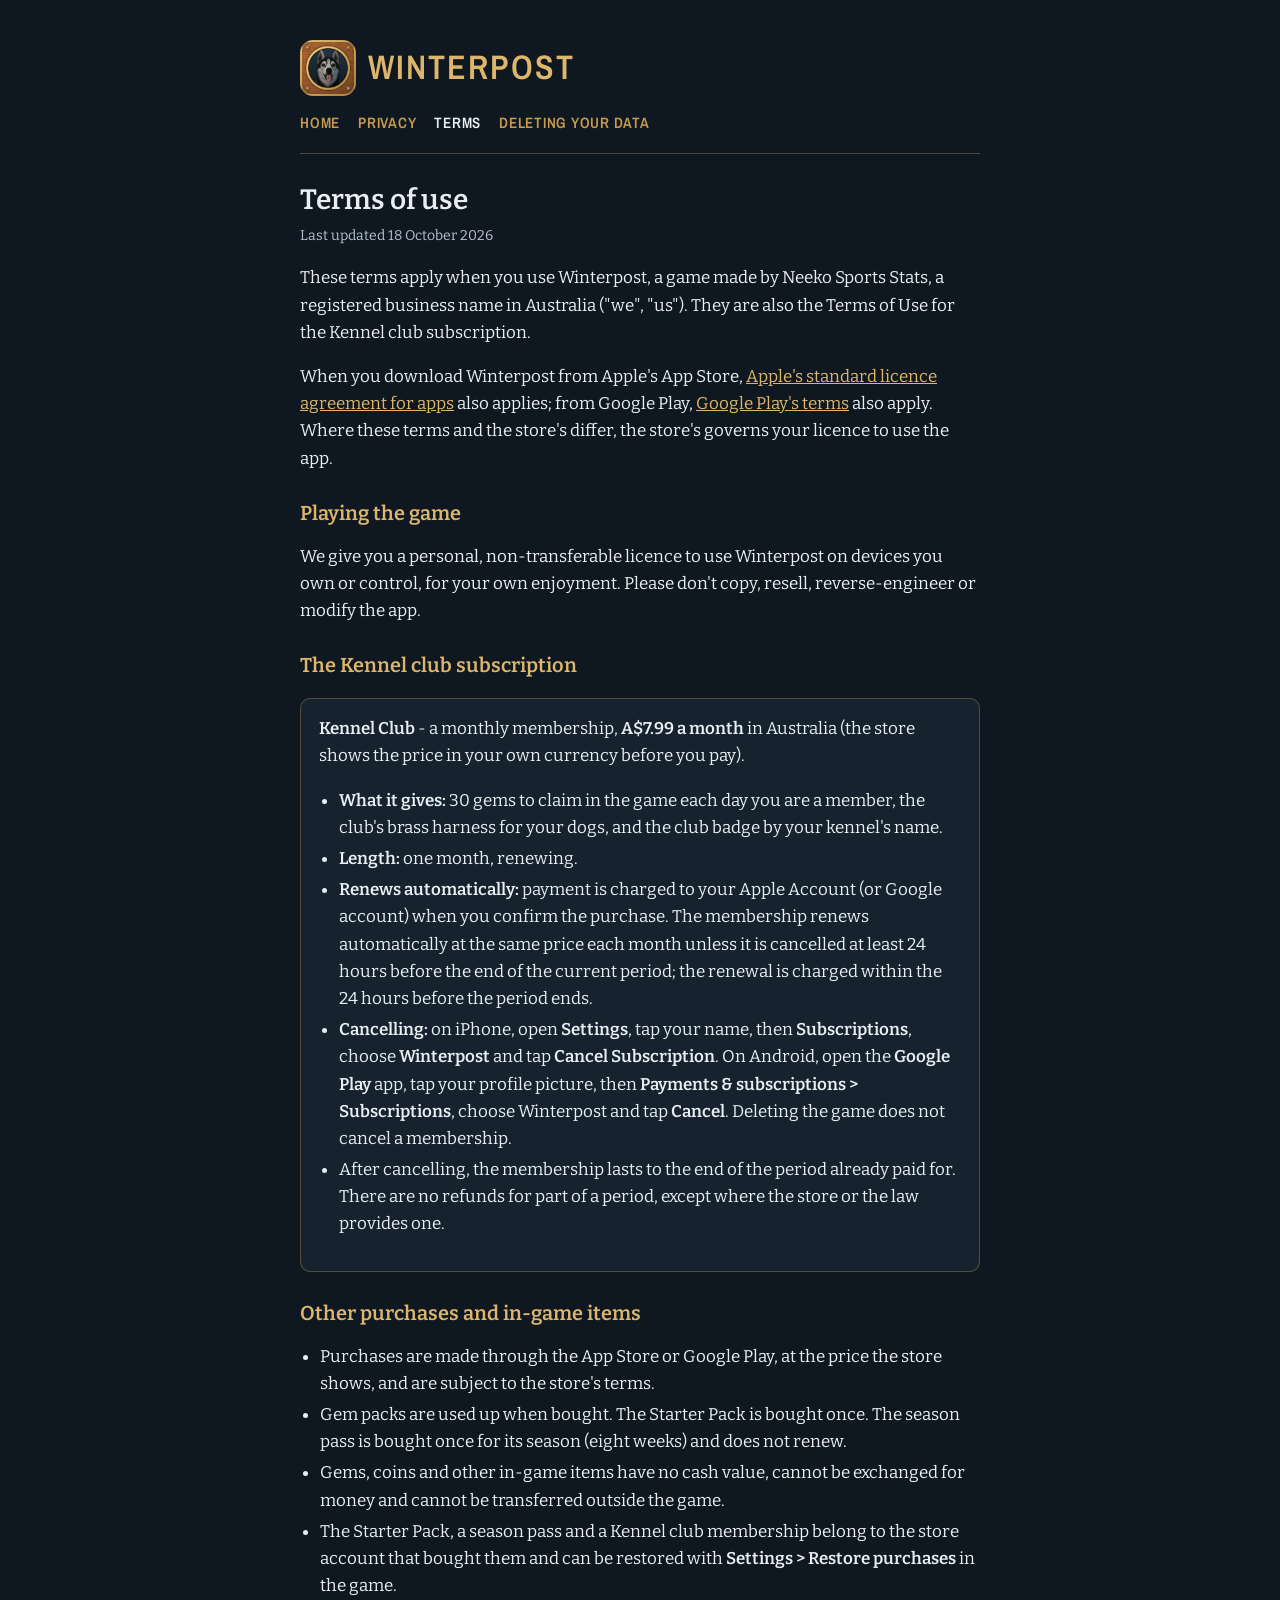
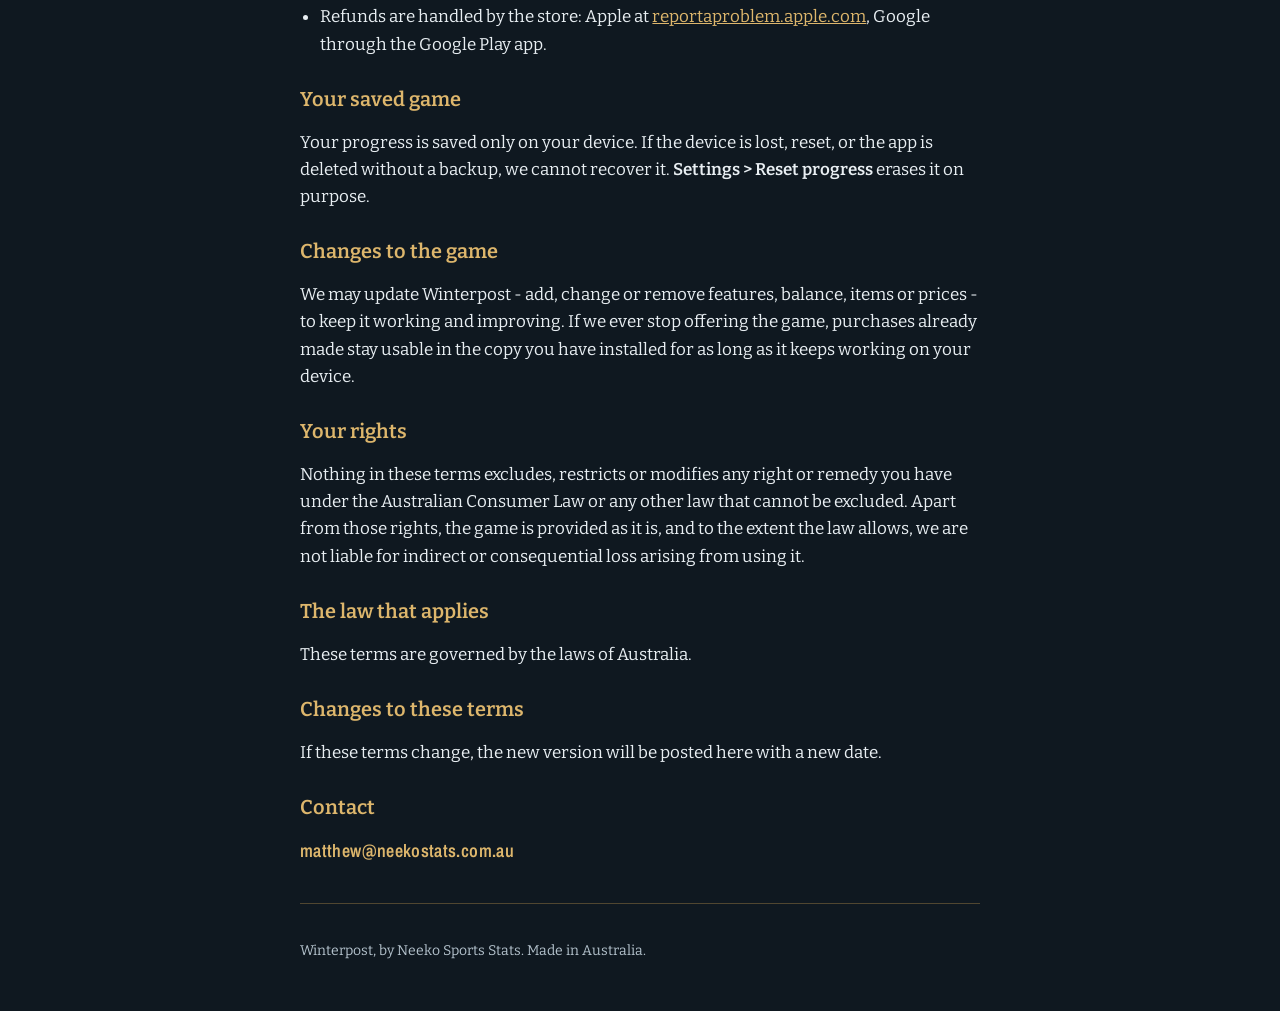
==== terms.html @ 9dbf1bfa "Winterpost's site: home and support, privacy, terms, deleting your data Co-Authored-By: Claude Opus " ====
<!doctype html>
<html lang="en-AU">
<head>
<meta charset="utf-8">
<meta name="viewport" content="width=device-width, initial-scale=1">
<title>Terms of use - Winterpost</title>
<meta name="description" content="The terms of use for Winterpost, including the Kennel club subscription.">
<meta name="theme-color" content="#0f1820">
<link rel="icon" type="image/png" href="favicon.png">
<link rel="apple-touch-icon" href="apple-touch-icon.png">
<link rel="stylesheet" href="style.css">
</head>
<body>
<header>
  <a href="index.html" class="home"><img src="icon-192.png" width="56" height="56" alt=""><span class="wordmark">Winterpost</span></a>
</header>
<nav>
  <a href="index.html">Home</a>
  <a href="privacy.html">Privacy</a>
  <a href="terms.html" aria-current="page">Terms</a>
  <a href="delete-data.html">Deleting your data</a>
</nav>
<main>
  <h1>Terms of use</h1>
  <p class="updated">Last updated 18 October 2026</p>

  <p>These terms apply when you use Winterpost, a game made by Neeko Sports Stats, a registered business name in
  Australia ("we", "us"). They are also the Terms of Use for the Kennel club subscription.</p>
  <p>When you download Winterpost from Apple's App Store,
  <a href="https://www.apple.com/legal/internet-services/itunes/dev/stdeula/">Apple's standard licence agreement for
  apps</a> also applies; from Google Play, <a href="https://play.google.com/about/play-terms/">Google Play's terms</a>
  also apply. Where these terms and the store's differ, the store's governs your licence to use the app.</p>

  <h2>Playing the game</h2>
  <p>We give you a personal, non-transferable licence to use Winterpost on devices you own or control, for your own
  enjoyment. Please don't copy, resell, reverse-engineer or modify the app.</p>

  <h2 id="kennel-club">The Kennel club subscription</h2>
  <div class="card">
    <p><strong>Kennel Club</strong> - a monthly membership, <strong>A$7.99 a month</strong> in Australia (the store shows
    the price in your own currency before you pay).</p>
    <ul>
      <li><strong>What it gives:</strong> 30 gems to claim in the game each day you are a member, the club's brass harness
      for your dogs, and the club badge by your kennel's name.</li>
      <li><strong>Length:</strong> one month, renewing.</li>
      <li><strong>Renews automatically:</strong> payment is charged to your Apple Account (or Google account) when you
      confirm the purchase. The membership renews automatically at the same price each month unless it is cancelled at
      least 24 hours before the end of the current period; the renewal is charged within the 24 hours before the period
      ends.</li>
      <li><strong>Cancelling:</strong> on iPhone, open <strong>Settings</strong>, tap your name, then
      <strong>Subscriptions</strong>, choose <strong>Winterpost</strong> and tap <strong>Cancel Subscription</strong>.
      On Android, open the <strong>Google Play</strong> app, tap your profile picture, then <strong>Payments &amp;
      subscriptions &gt; Subscriptions</strong>, choose Winterpost and tap <strong>Cancel</strong>. Deleting the game does
      not cancel a membership.</li>
      <li>After cancelling, the membership lasts to the end of the period already paid for. There are no refunds for
      part of a period, except where the store or the law provides one.</li>
    </ul>
  </div>

  <h2>Other purchases and in-game items</h2>
  <ul>
    <li>Purchases are made through the App Store or Google Play, at the price the store shows, and are subject to the
    store's terms.</li>
    <li>Gem packs are used up when bought. The Starter Pack is bought once. The season pass is bought once for its
    season (eight weeks) and does not renew.</li>
    <li>Gems, coins and other in-game items have no cash value, cannot be exchanged for money and cannot be transferred
    outside the game.</li>
    <li>The Starter Pack, a season pass and a Kennel club membership belong to the store account that bought them and
    can be restored with <strong>Settings &gt; Restore purchases</strong> in the game.</li>
    <li>Refunds are handled by the store: Apple at <a href="https://reportaproblem.apple.com">reportaproblem.apple.com</a>,
    Google through the Google Play app.</li>
  </ul>

  <h2>Your saved game</h2>
  <p>Your progress is saved only on your device. If the device is lost, reset, or the app is deleted without a backup,
  we cannot recover it. <strong>Settings &gt; Reset progress</strong> erases it on purpose.</p>

  <h2>Changes to the game</h2>
  <p>We may update Winterpost - add, change or remove features, balance, items or prices - to keep it working and
  improving. If we ever stop offering the game, purchases already made stay usable in the copy you have installed for as
  long as it keeps working on your device.</p>

  <h2>Your rights</h2>
  <p>Nothing in these terms excludes, restricts or modifies any right or remedy you have under the Australian Consumer
  Law or any other law that cannot be excluded. Apart from those rights, the game is provided as it is, and to the
  extent the law allows, we are not liable for indirect or consequential loss arising from using it.</p>

  <h2>The law that applies</h2>
  <p>These terms are governed by the laws of Australia.</p>

  <h2>Changes to these terms</h2>
  <p>If these terms change, the new version will be posted here with a new date.</p>

  <h2>Contact</h2>
  <p class="email">matthew@neekostats.com.au</p>
</main>
<footer>Winterpost, by Neeko Sports Stats. Made in Australia.</footer>
</body>
</html>
---- style.css ----
/* Winterpost's site: the game's navy, timber and brass, its own two faces (Bitter, Archivo Narrow - SIL Open Font
   Licence, served from this folder so no third party sees a visitor). */
@font-face { font-family: "Bitter"; src: url("fonts/Bitter-400.ttf") format("truetype"); font-weight: 400; font-display: swap; }
@font-face { font-family: "Bitter"; src: url("fonts/Bitter-600.ttf") format("truetype"); font-weight: 600; font-display: swap; }
@font-face { font-family: "Archivo Narrow"; src: url("fonts/ArchivoNarrow-600.ttf") format("truetype"); font-weight: 600; font-display: swap; }

:root {
  --navy: #0f1820;
  --navy-2: #16232e;
  --frost: #e8eef2;
  --frost-dim: #b4c2cc;
  --brass: #c89a4e;
  --brass-light: #ddb66c;
  --timber: #3a2a1e;
  --rule: rgba(200, 154, 78, 0.35);
  color-scheme: dark;
}

* { box-sizing: border-box; }

html, body { margin: 0; }

body {
  background: var(--navy);
  color: var(--frost);
  font: 400 17px/1.6 "Bitter", Georgia, "Times New Roman", serif;
  padding: 0 16px;
}

main, header, footer { max-width: 680px; margin: 0 auto; }

header { padding: 40px 0 8px; display: flex; align-items: center; gap: 16px; }
header img { width: 72px; height: 72px; border-radius: 16px; flex: none; }
header a { color: inherit; text-decoration: none; }

.wordmark {
  font: 600 34px/1.1 "Archivo Narrow", "Arial Narrow", sans-serif;
  letter-spacing: 0.06em;
  text-transform: uppercase;
  color: var(--brass-light);
  margin: 0;
}

.tagline { margin: 2px 0 0; color: var(--frost-dim); font-size: 15px; }

nav { max-width: 680px; margin: 0 auto; padding: 8px 0 20px; display: flex; flex-wrap: wrap; gap: 6px 18px;
      border-bottom: 1px solid var(--rule); }
nav a { font: 600 15px/1.4 "Archivo Narrow", "Arial Narrow", sans-serif; letter-spacing: 0.05em; text-transform: uppercase;
        color: var(--brass); text-decoration: none; }
nav a[aria-current="page"] { color: var(--frost); }

h1 { font: 600 28px/1.25 "Bitter", Georgia, serif; margin: 28px 0 8px; text-wrap: balance; }
h2 { font: 600 20px/1.3 "Bitter", Georgia, serif; margin: 28px 0 6px; color: var(--brass-light); }
p, li { max-width: 65ch; }
a { color: var(--brass-light); }
ul { padding-left: 1.2em; }
li + li { margin-top: 4px; }

.updated { color: var(--frost-dim); font-size: 14px; margin-top: 0; }

.card { background: var(--navy-2); border: 1px solid var(--rule); border-radius: 10px; padding: 16px 18px; margin: 20px 0; }
.card p:first-child { margin-top: 0; }
.card p:last-child { margin-bottom: 0; }

header .home { display: flex; align-items: center; gap: 12px; }
header .home img { width: 56px; height: 56px; border-radius: 13px; }

.email { font: 600 18px/1.4 "Archivo Narrow", "Arial Narrow", sans-serif; letter-spacing: 0.02em; color: var(--brass-light);
         overflow-wrap: anywhere; user-select: all; }

.badges { display: flex; flex-wrap: wrap; gap: 10px; margin: 20px 0; }
.badge { margin: 0; padding: 8px 14px; border: 1px solid var(--rule); border-radius: 10px; background: var(--navy-2);
         display: flex; flex-direction: column; min-width: 150px; }
.badge-store { font: 600 18px/1.2 "Archivo Narrow", "Arial Narrow", sans-serif; letter-spacing: 0.04em; color: var(--frost); }
.badge-note { font-size: 14px; color: var(--frost-dim); }

@media (max-width: 480px) {
  body { font-size: 16px; }
  header { padding-top: 24px; }
  .wordmark { font-size: 28px; }
  h1 { font-size: 24px; }
}

footer { padding: 36px 0 48px; color: var(--frost-dim); font-size: 14px; border-top: 1px solid var(--rule); margin-top: 40px; }
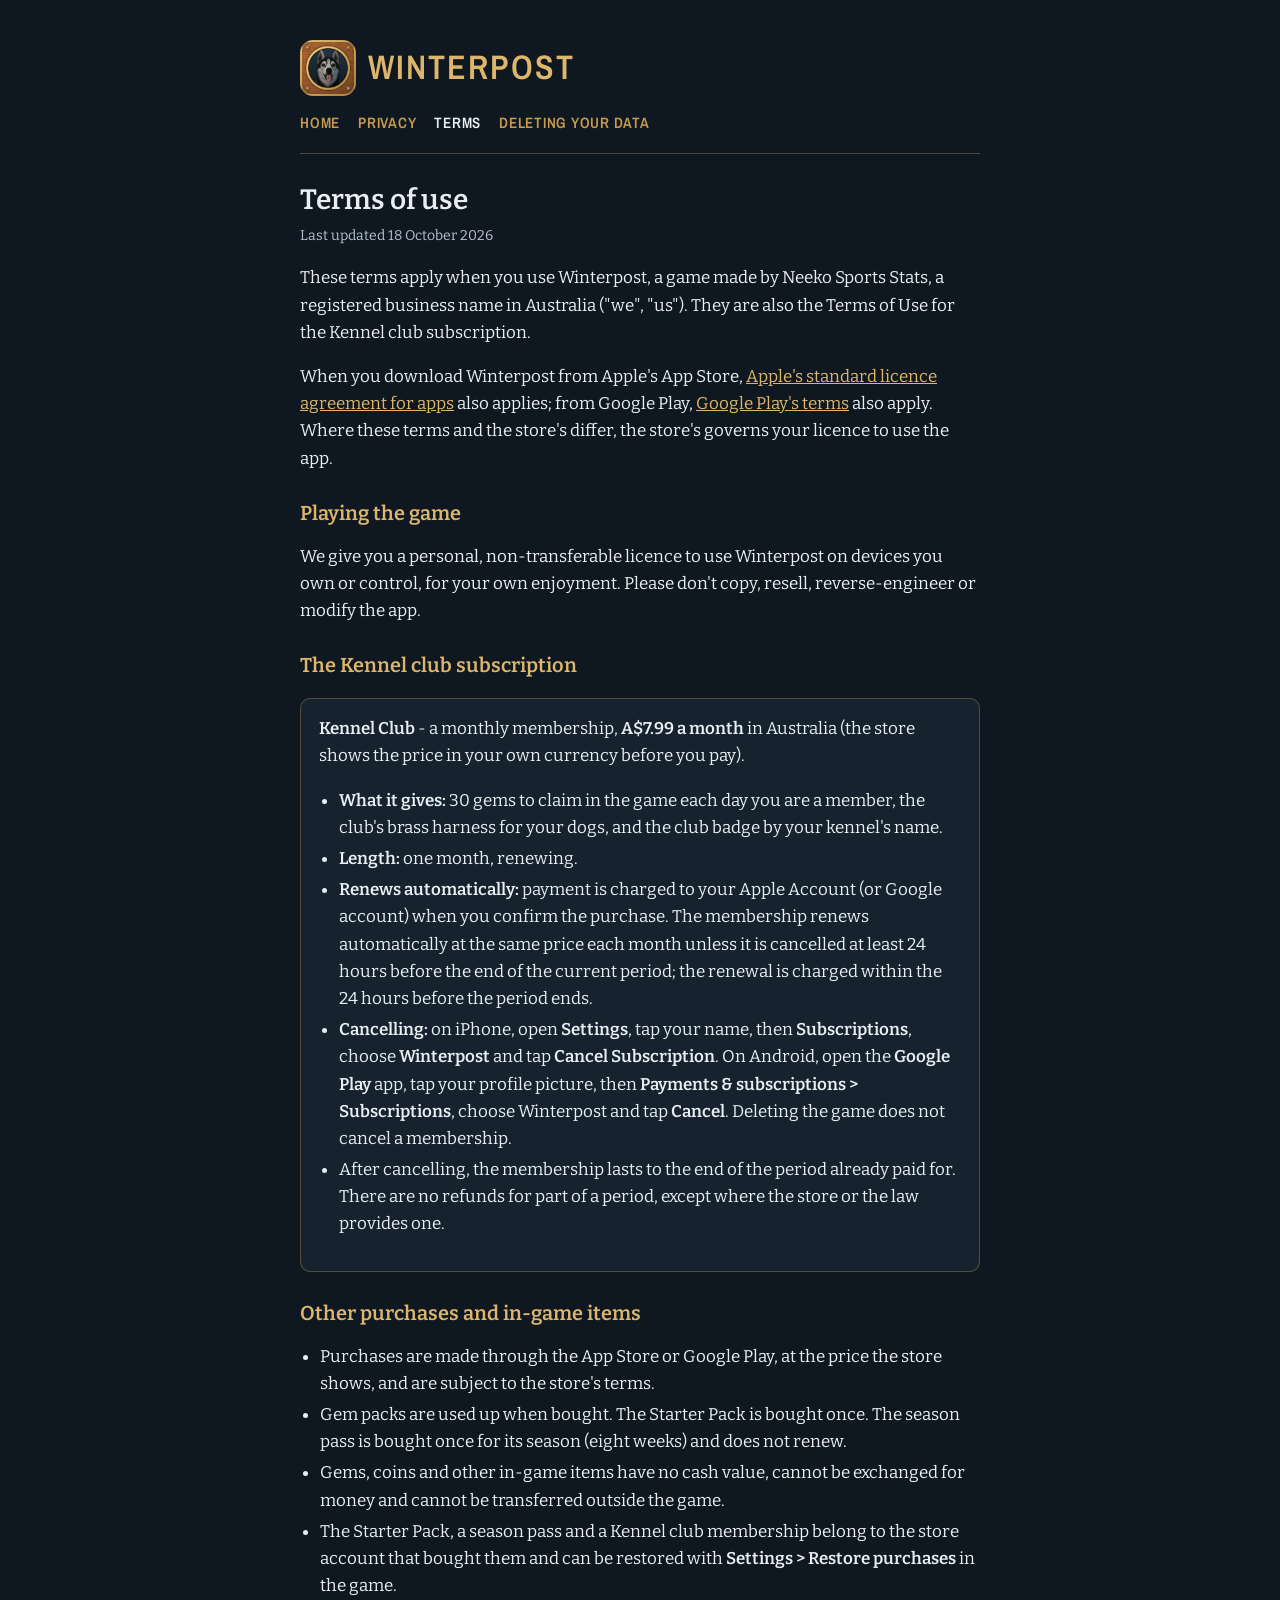
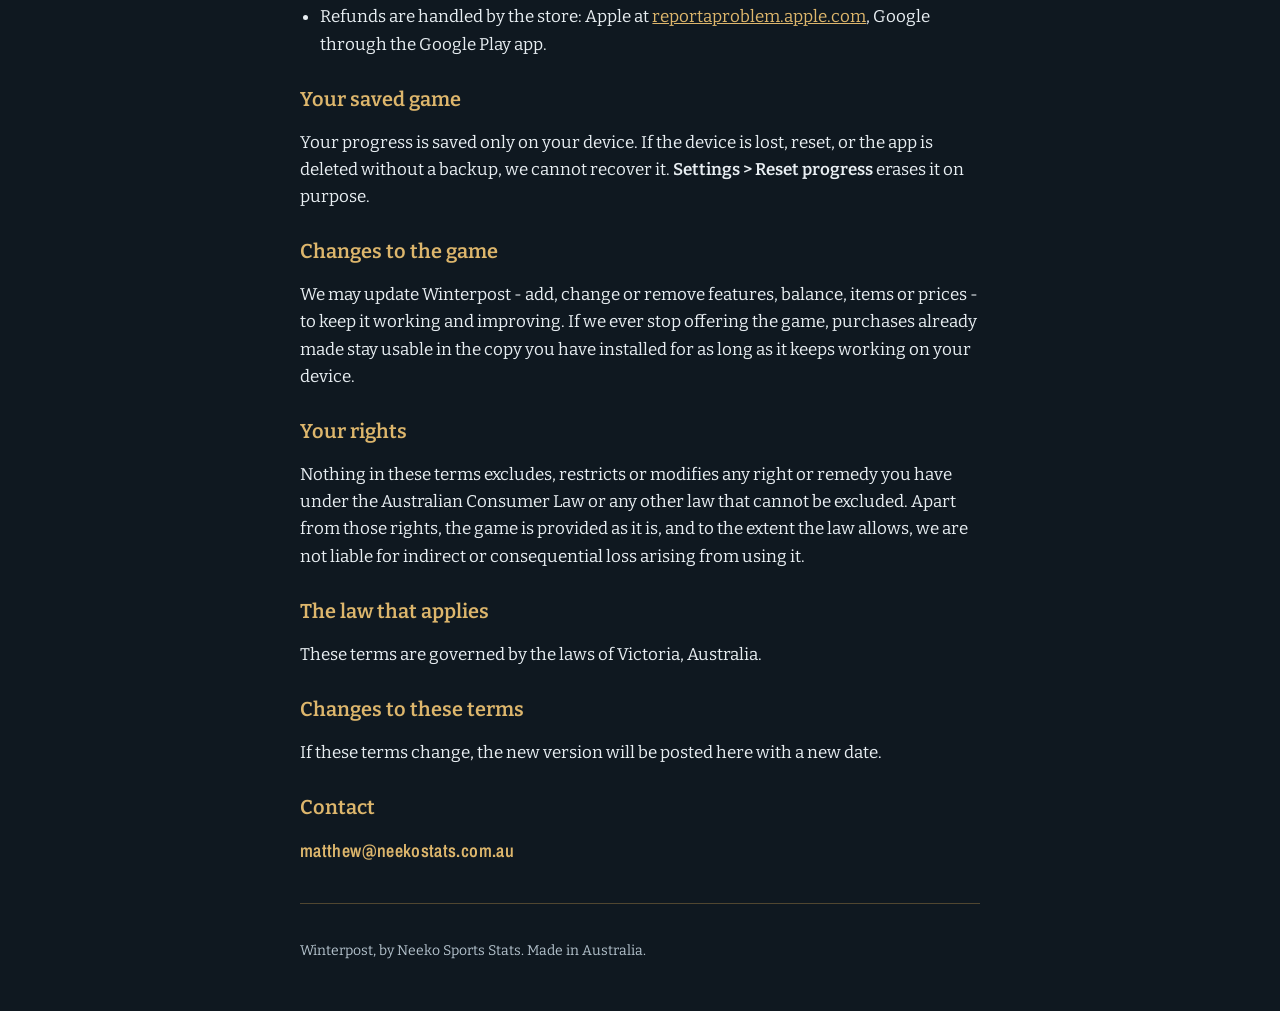
==== commit 6ab55247: "Terms: governed by the laws of Victoria, Australia Co-Authored-By: Claude Opus 5.5 <noreply@anthropi" ====
--- a/terms.html
+++ b/terms.html
@@ -86,7 +86,7 @@
   extent the law allows, we are not liable for indirect or consequential loss arising from using it.</p>
 
   <h2>The law that applies</h2>
-  <p>These terms are governed by the laws of Australia.</p>
+  <p>These terms are governed by the laws of Victoria, Australia.</p>
 
   <h2>Changes to these terms</h2>
   <p>If these terms change, the new version will be posted here with a new date.</p>
